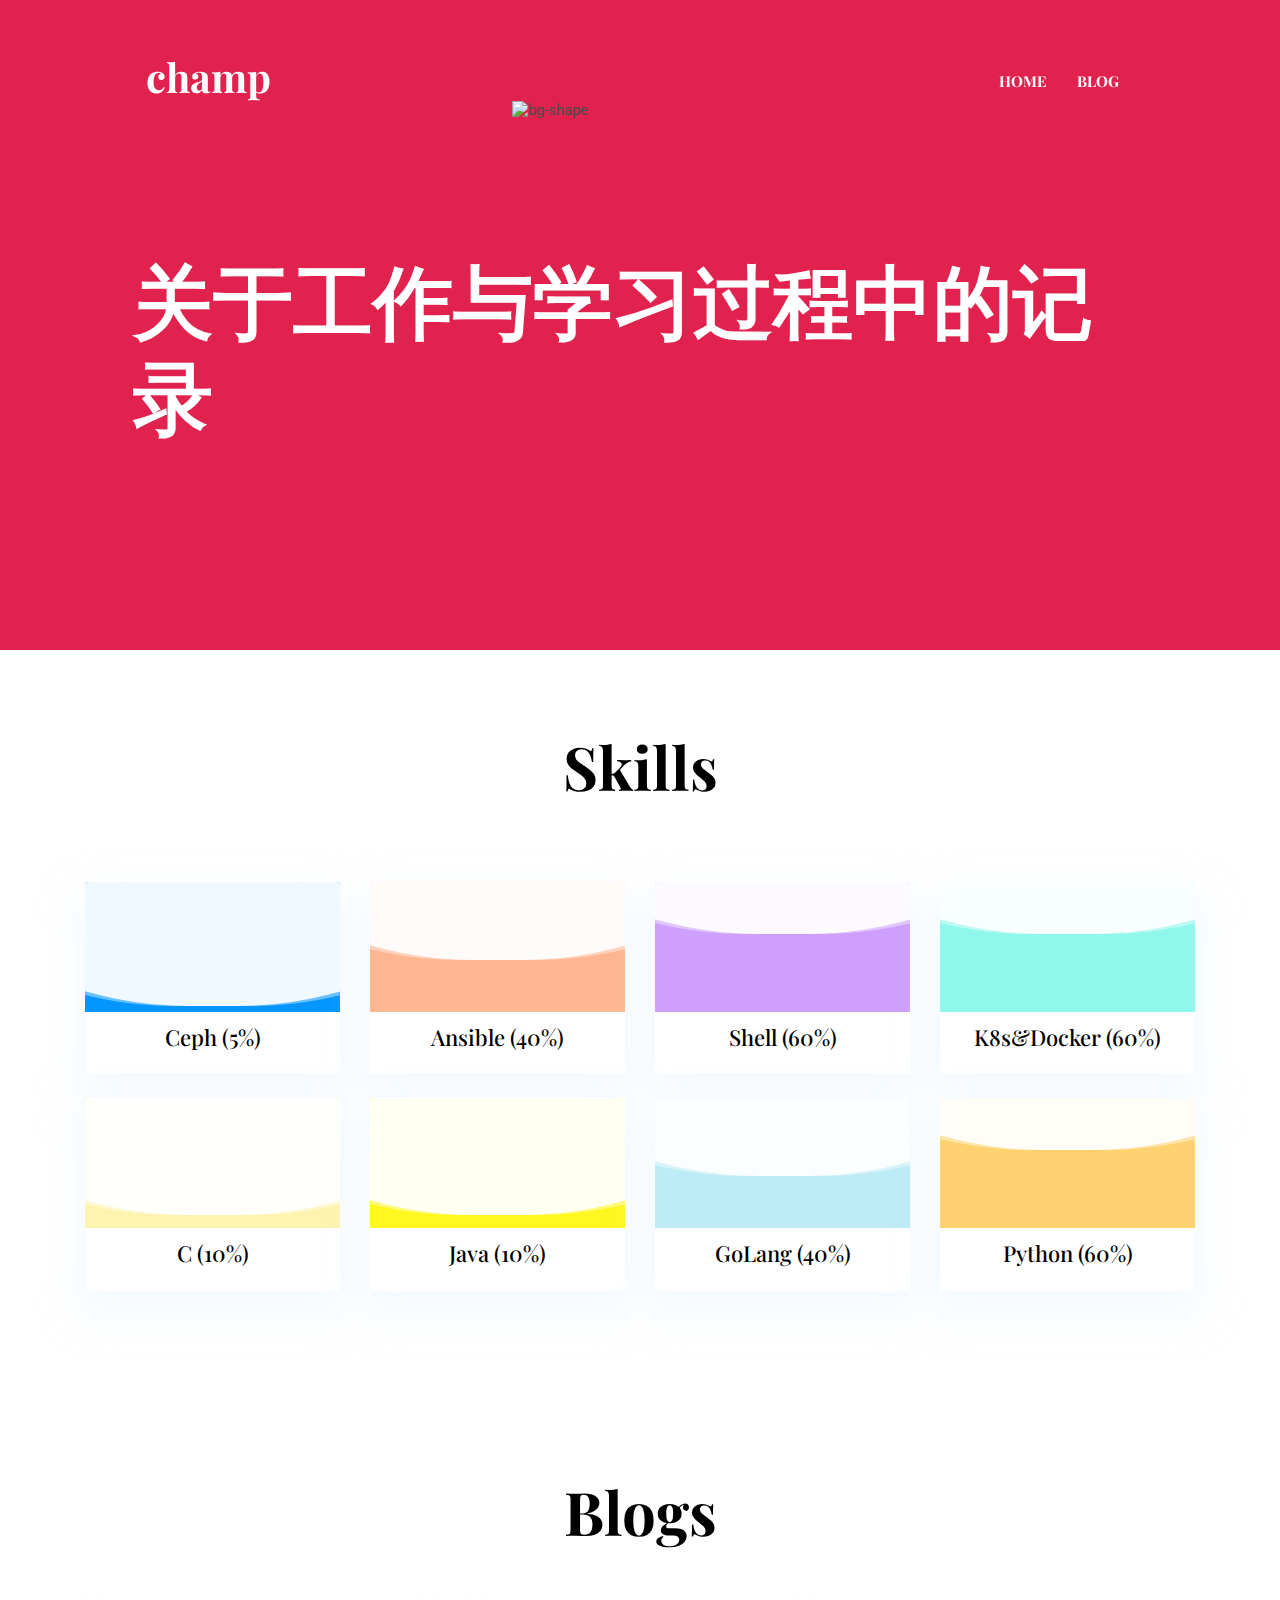
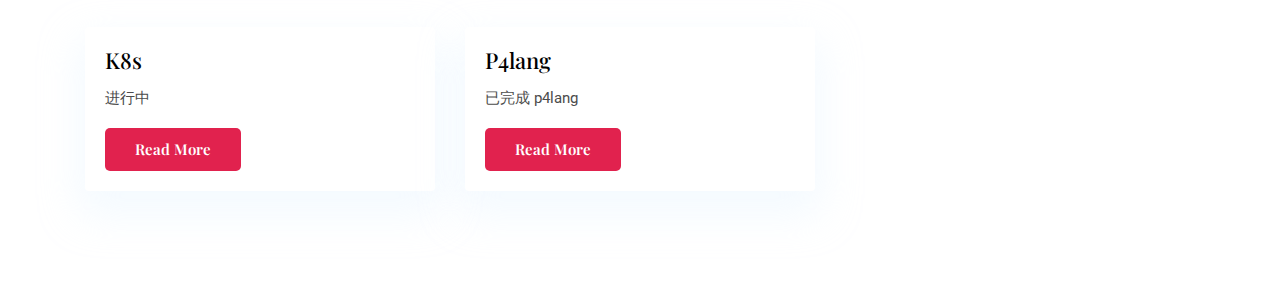
==== index.html @ cf735e66 "upload index.html" ====
<!DOCTYPE html>
<html lang="en-us"><head>
	<meta name="generator" content="Hugo 0.85.0" />
  <meta charset="utf-8">
  <title>champ</title>

  <style>
    :root{
      --primary-color:#e1224e;
    }
  </style>

  <!-- plugins -->
  
  <link rel="stylesheet" href="https://champgy.github.io/notes/plugins/bootstrap/bootstrap.min.css ">
  

  <!-- Main Stylesheet -->
  
  <link rel="stylesheet" href="https://champgy.github.io/notes/css/style.min.css" media="screen">

</head><body><header class="navigation fixed-top">
  <nav class="navbar navbar-expand-lg navbar-dark">
    <a class="navbar-brand" href="https://champgy.github.io/notes/">
      
      <h3 class="text-white font-secondary">champ</h3>
      
    </a>
    <button class="navbar-toggler" type="button" data-toggle="collapse" data-target="#navigation"
      aria-controls="navigation" aria-expanded="false" aria-label="Toggle navigation">
      <span class="navbar-toggler-icon"></span>
    </button>

    <div class="collapse navbar-collapse text-center" id="navigation">
      <ul class="navbar-nav ml-auto">
        <li class="nav-item">
          <a class="nav-link" href="https://champgy.github.io/notes/"> Home </a>
        </li>
        
        
        
        
        
        <li class="nav-item ">
          <a class="nav-link" href="https://champgy.github.io/notes/blog">Blog</a>
        </li>
        
        
      </ul>
    </div>
  </nav>
</header>

  
  <section class="hero-area bg-primary overflow-hidden" id="parallax">
    <div class="container">
      <div class="row">
        <div class="col-lg-11 mx-auto">
          <h1 class="text-white font-secondary">关于工作与学习过程中的记录</h1>
        </div>
      </div>
    </div>

    <div class="layer" id="l2"></div>
    <div class="layer" id="l3">
      <img src="/notes/images/illustrations/bg.png" alt="bg-shape">
    </div>
    <div class="layer" id="l4"></div>
    <div class="layer" id="l5"></div>
    <div class="layer" id="l6"></div>
    <div class="layer" id="l7"></div>
    <div class="layer" id="l8"></div>
    <div class="layer" id="l9"></div>

  </section>
  

  
  
  
  <section class="section">
    <div class="container">
      <div class="row">
        <div class="col-lg-12 text-center">
          <h2 class="section-title">Skills</h2>
        </div>
        
        <div class="col-lg-3 col-sm-6 mb-4">
          <div class="card shadow text-center">
            <div class="position-relative rounded-top progress-wrapper" data-color="#0396FF">
              <div class="wave" data-progress="5%"></div>
            </div>
            <div class="card-footer bg-white">
              <h4 class="card-title">Ceph (5%)</h4>
            </div>
          </div>
        </div>
        
        <div class="col-lg-3 col-sm-6 mb-4">
          <div class="card shadow text-center">
            <div class="position-relative rounded-top progress-wrapper" data-color="#FEB692">
              <div class="wave" data-progress="40%"></div>
            </div>
            <div class="card-footer bg-white">
              <h4 class="card-title">Ansible (40%)</h4>
            </div>
          </div>
        </div>
        
        <div class="col-lg-3 col-sm-6 mb-4">
          <div class="card shadow text-center">
            <div class="position-relative rounded-top progress-wrapper" data-color="#CE9FFC">
              <div class="wave" data-progress="60%"></div>
            </div>
            <div class="card-footer bg-white">
              <h4 class="card-title">Shell (60%)</h4>
            </div>
          </div>
        </div>
        
        <div class="col-lg-3 col-sm-6 mb-4">
          <div class="card shadow text-center">
            <div class="position-relative rounded-top progress-wrapper" data-color="#90F7EC">
              <div class="wave" data-progress="60%"></div>
            </div>
            <div class="card-footer bg-white">
              <h4 class="card-title">K8s&amp;Docker (60%)</h4>
            </div>
          </div>
        </div>
        
        <div class="col-lg-3 col-sm-6 mb-4">
          <div class="card shadow text-center">
            <div class="position-relative rounded-top progress-wrapper" data-color="#FFF3B0">
              <div class="wave" data-progress="10%"></div>
            </div>
            <div class="card-footer bg-white">
              <h4 class="card-title">C (10%)</h4>
            </div>
          </div>
        </div>
        
        <div class="col-lg-3 col-sm-6 mb-4">
          <div class="card shadow text-center">
            <div class="position-relative rounded-top progress-wrapper" data-color="#FFF720">
              <div class="wave" data-progress="10%"></div>
            </div>
            <div class="card-footer bg-white">
              <h4 class="card-title">Java (10%)</h4>
            </div>
          </div>
        </div>
        
        <div class="col-lg-3 col-sm-6 mb-4">
          <div class="card shadow text-center">
            <div class="position-relative rounded-top progress-wrapper" data-color="#bdecf6">
              <div class="wave" data-progress="40%"></div>
            </div>
            <div class="card-footer bg-white">
              <h4 class="card-title">GoLang (40%)</h4>
            </div>
          </div>
        </div>
        
        <div class="col-lg-3 col-sm-6 mb-4">
          <div class="card shadow text-center">
            <div class="position-relative rounded-top progress-wrapper" data-color="#FFD26F">
              <div class="wave" data-progress="60%"></div>
            </div>
            <div class="card-footer bg-white">
              <h4 class="card-title">Python (60%)</h4>
            </div>
          </div>
        </div>
        
      </div>
    </div>
  </section>
  
  
  

  
  
  <section class="section">
    <div class="container">
      <div class="row">
        <div class="col-12 text-center">
          <h2 class="section-title">Blogs</h2>
        </div>
        
        <div class="col-lg-4 col-sm-6 mb-4">
  <article class="card shadow">
    <div class="card-body">
      <h4 class="card-title"><a class="text-dark" href="https://champgy.github.io/notes/blog/k8s/">K8s</a>
      </h4>
      <p class="cars-text"> 进行中
 </p>
      <a href="https://champgy.github.io/notes/blog/k8s/" class="btn btn-sm btn-primary">Read More</a>
    </div>
  </article>
</div>
        
        <div class="col-lg-4 col-sm-6 mb-4">
  <article class="card shadow">
    <div class="card-body">
      <h4 class="card-title"><a class="text-dark" href="https://champgy.github.io/notes/blog/p4lang/">P4lang</a>
      </h4>
      <p class="cars-text"> 已完成 p4lang
 </p>
      <a href="https://champgy.github.io/notes/blog/p4lang/" class="btn btn-sm btn-primary">Read More</a>
    </div>
  </article>
</div>
        
      </div>
    </div>
  </section>
  
  


<!-- JS Plugins -->

<script src="https://champgy.github.io/notes/plugins/jQuery/jquery.min.js"></script>


<!-- Main Script -->

<script src="https://champgy.github.io/notes/js/script.min.js"></script></body>

</html>
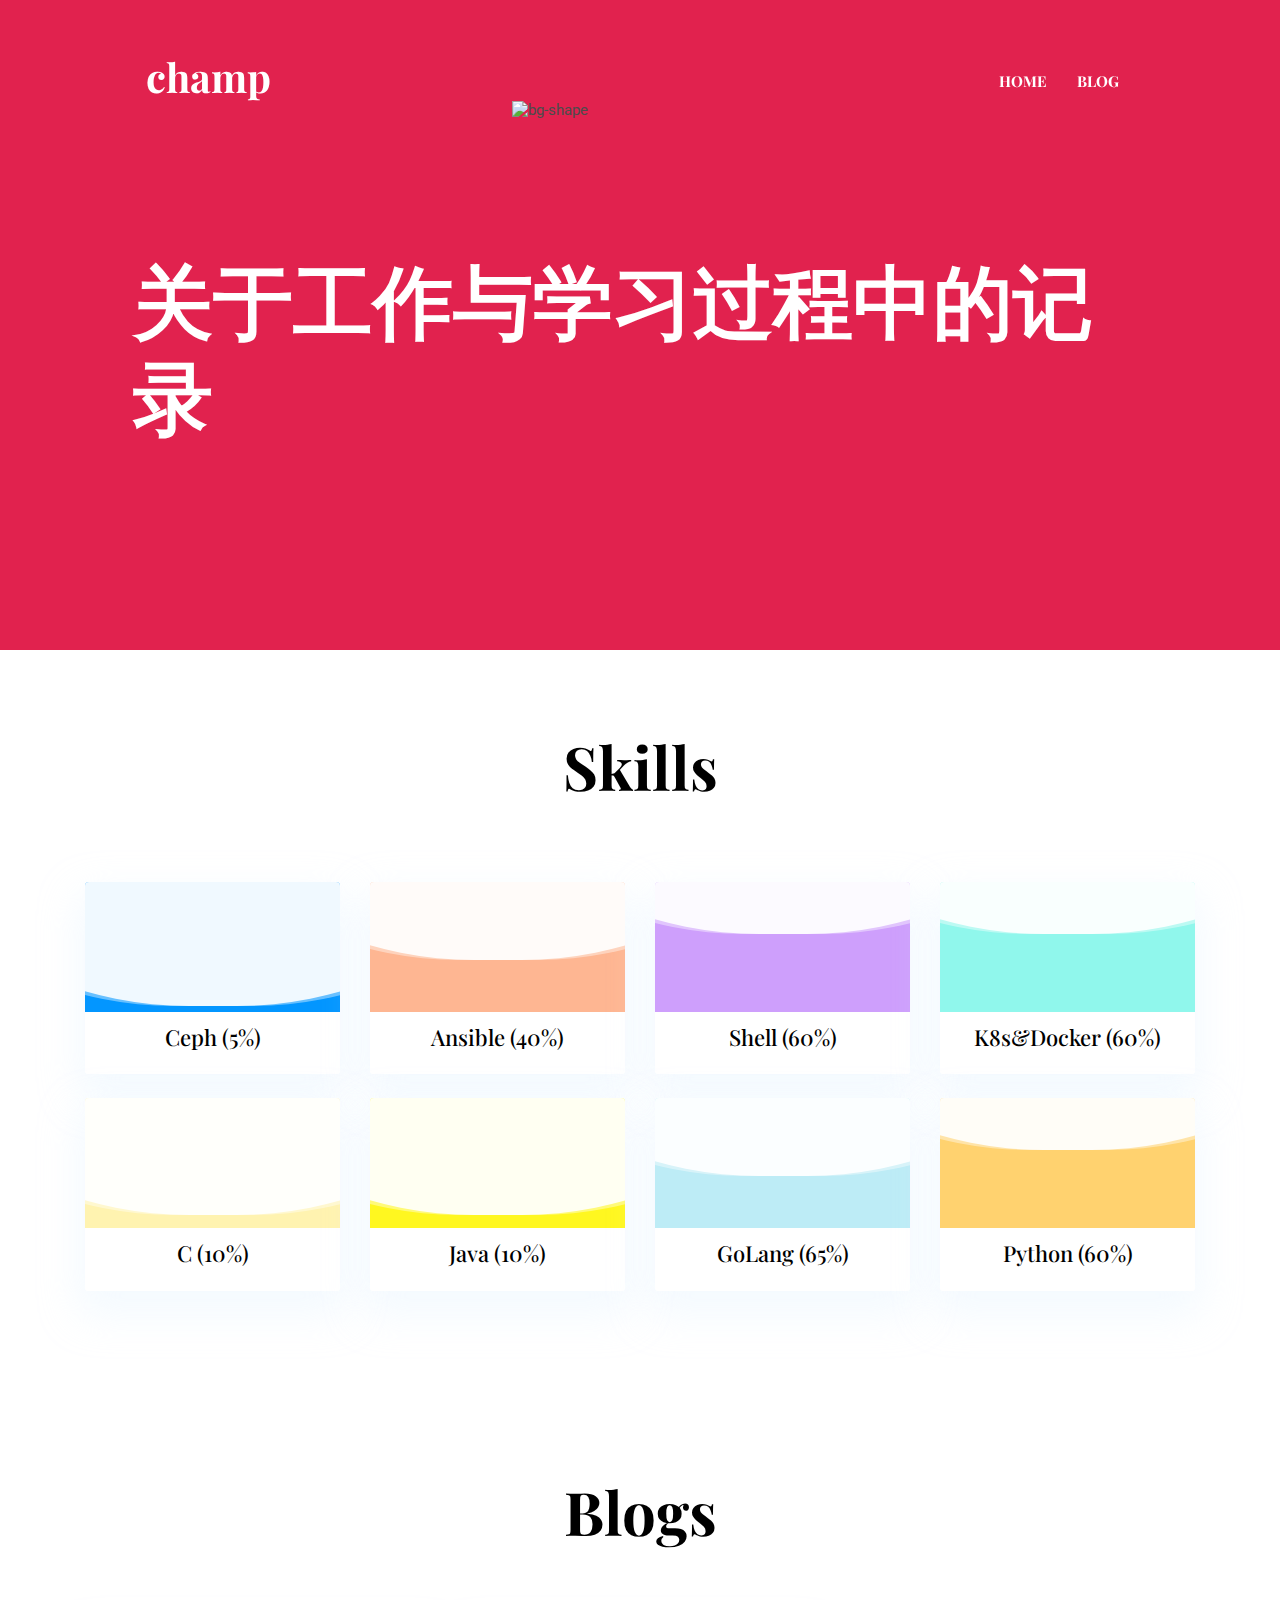
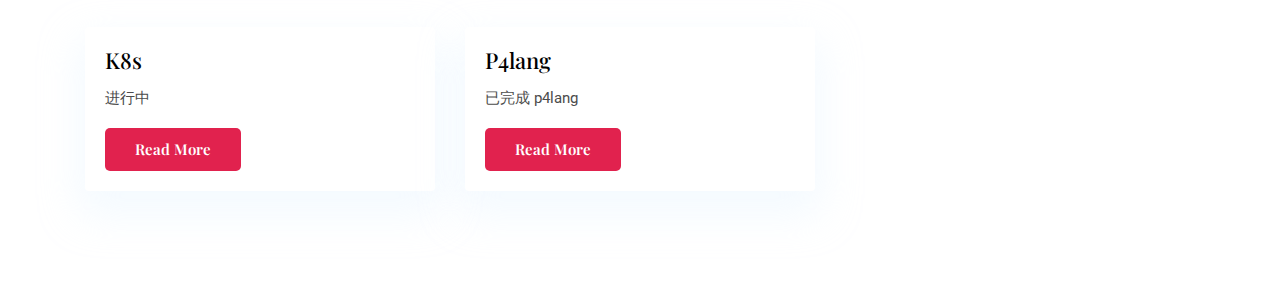
==== commit 427d8452: "modify p4" ====
--- a/index.html
+++ b/index.html
@@ -157,7 +157,7 @@
               <div class="wave" data-progress="40%"></div>
             </div>
             <div class="card-footer bg-white">
-              <h4 class="card-title">GoLang (40%)</h4>
+              <h4 class="card-title">GoLang (65%)</h4>
             </div>
           </div>
         </div>
@@ -204,11 +204,11 @@
         <div class="col-lg-4 col-sm-6 mb-4">
   <article class="card shadow">
     <div class="card-body">
-      <h4 class="card-title"><a class="text-dark" href="https://champgy.github.io/notes/blog/p4lang/">P4lang</a>
+      <h4 class="card-title"><a class="text-dark" href="https://champgy.github.io/notes/p4lang/">P4lang</a>
       </h4>
       <p class="cars-text"> 已完成 p4lang
  </p>
-      <a href="https://champgy.github.io/notes/blog/p4lang/" class="btn btn-sm btn-primary">Read More</a>
+      <a href="https://champgy.github.io/notes/p4lang/" class="btn btn-sm btn-primary">Read More</a>
     </div>
   </article>
 </div>
@@ -229,4 +229,4 @@
 
 <script src="https://champgy.github.io/notes/js/script.min.js"></script></body>
 
-</html>+</html>
